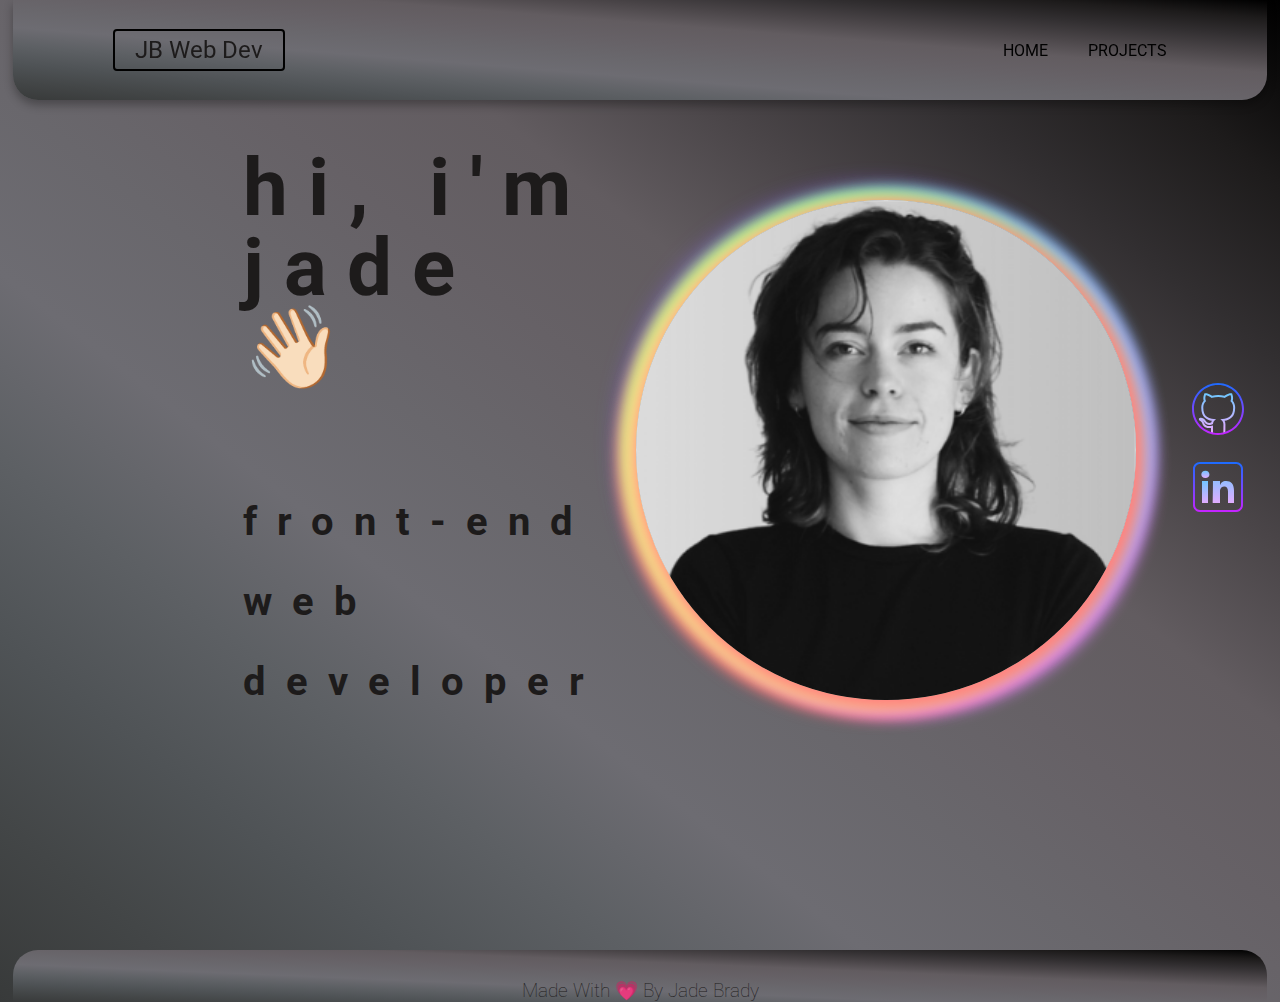
==== index.html @ f9c2838a "Add files via upload" ====
<!DOCTYPE html>
<html lang="en">
<head>
    <meta charset="UTF-8">
    <meta name="viewport" content="width=device-width, initial-scale=1.0">
    <title>Home</title>
    <link rel="stylesheet" href="style.css">
    <link rel="preconnect" href="https://fonts.googleapis.com">
<link rel="preconnect" href="https://fonts.gstatic.com" crossorigin>
<link rel="preconnect" href="https://fonts.googleapis.com">
<link rel="preconnect" href="https://fonts.gstatic.com" crossorigin>
<link href="https://fonts.googleapis.com/css2?family=Roboto:ital,wght@0,100;0,300;0,400;0,500;0,700;0,900;1,100;1,300;1,400;1,500;1,700;1,900&display=swap" rel="stylesheet">
<link href="https://fonts.googleapis.com/css2?family=Open+Sans:ital,wght@0,300..800;1,300..800&display=swap" rel="stylesheet">
</head>
<body>
    <header>
        <a class="logo" href="index.html">JB Web Dev</a>
        <ul>
            <li><a class="home" href="index.html">HOME</a></li>
            <li><a class="projects" href="projects.html">PROJECTS</a></li>
        </ul>
    </header>

    <hero>
        <h1 class="hero-text">Hi, I'm Jade 👋🏻 <br><br> <span style="font-size: 40px;">front-end web developer</span></h1>
       <img src="jade.png" alt="me">
    </hero>

    <section class="icons">
        <ul>
            <li><a href="https://github.com/jadebrady" target="_blank"><img  src="github.svg"  alt="Github Logo"></a></li>
            <li><a href="https://www.linkedin.com/in/jade-b-743a5a2b9/" target="_blank"><img src="linked-in.svg"  alt="linked in Logo"></a></li>
        </ul>
    </section>

    <footer class="index-footer">
        <h3>Made With 💗 By Jade Brady</h3>
    </footer>

</body>
</html>
---- style.css ----
*, *::before, *::after {
    box-sizing: border-box;
    margin: 0;
    padding: 0;
    font-family: "Roboto", Arial, Helvetica, sans-serif;
    color: #1d1b1b;
}
:root {
    --logo-color: linear-gradient(to top, #ee41e3, #df3ee5, #d03ce7, #bf3ae9, #ad3aea, #ac4dec, #ac5dee, #ac6bef, #be8cf1, #ceabf2, #decbf1, #edeaf0);
    --header-color: linear-gradient(to right top, #383a3a, #434647, #4f5356, #5d6064, #6d6c72, #69676c, #666166, #625c60, #4a4548, #322f31, #1d1b1b, #000000);
}
heading{
    color: #f7e6ff;
    display: flex;
    position: relative;
    align-items: center;
    justify-content: center;
    top: 150px;
    font-size: large;
}
body {
    background: var(--header-color);
    background-position: center;
    background-repeat: no-repeat;
}

header{
    background: var(--header-color);
    padding: 20px 100px;
    height: 100px;
    position: fixed;
    display: flex;
    top: 0;
    left: 1%;
    z-index: 1;
    width: 98%;
    text-align: center;
    gap: 20px;
    border-radius: 0px 0px 25px 25px;
    justify-content: space-between;
    align-items: center;
    box-shadow: 0px 5px 10px rgba(0, 0, 0, 0.3);
}
.logo{
    font-size: 1.5rem;
    text-decoration: none;
    border: 2px solid black;
    padding: 5px 20px;
    border-radius: 0.25rem;
    transition: background-color .5s ease-in-out;
}
.logo:hover{
    background-color: white;
}
header ul{
    position: relative;
    display: flex;
}
header ul li{
    list-style: none;
}
header ul li a{
    display: inline-block;
    color: black;
    font-weight: normal;
    margin-left: 40px;
    text-decoration: underline 0.15em rgba(0, 0, 0, 0);
    transition: text-decoration-color ease-in .25s;  
}
header ul li a:hover{
    text-decoration-color: white;
}
.container {
    display: flex;
    flex-wrap: wrap;
    position: relative;
    top: 100px;
    flex-direction: row;
    justify-content: center;
    align-items: center;
}
.project-cards{
    background: whitesmoke;
    padding: 2rem;
    border: 1px solid rgb(181, 178, 179);
    border-radius: .45rem;
    width: 450px;
    margin: 100px 20px 0px 20px;
    box-shadow: 0px 0px 15px 2px rgba(25, 22, 25, 0.5);
    transition: transform .55s ease;
}
.project-cards:hover{
    transform: translateY(-10px);
}
.card-list {
    list-style: none !important;
    padding: 5px;
    line-height: 30px;
}
.card{
    width: 23rem;
    height: 13rem;
}

.index-footer{
    background: var(--header-color);
    text-align: center;
    color: white;
    clear: both;
    margin: 50px 1% 0 1%;
    padding: 30px 0 0 0;
    border-radius: 25px 25px 0 0;
}
.projects-footer{
    background: var(--header-color);
    text-align: center;
    color: white;
    clear: both;
    margin: 10% 1% 0 1%;
    padding: 30px 0 0 0;
    border-radius: 25px 25px 0 0;
}
footer h3{
    font-weight: lighter;
}

/* HOME PAGE */

hero{
    min-height: 100vh;
    position: relative;
    display: grid;
    grid-template-columns: repeat(2, 1fr);
    align-items: center;
    gap: 2rem;
    padding: 0 19%;
}
hero img{
    width: 500px;
    height: auto;
    border-radius: 50%;
    -webkit-box-shadow: 5px 5px 15px 5px #FF8080, -9px 5px 15px 5px #FFE488, -7px -5px 15px 5px #8CFF85, 12px -5px 15px 5px #80C7FF, 12px 10px 15px 7px #E488FF, -10px 10px 15px 7px #FF616B, -10px -7px 27px 1px #8E5CFF, 38px 50px 19px 50px rgba(0,0,0,0); 
    box-shadow: 5px 5px 15px 5px #FF8080, -9px 5px 15px 5px #FFE488, -7px -5px 15px 5px #8CFF85, 12px -5px 15px 5px #80C7FF, 12px 10px 15px 7px #E488FF, -10px 10px 15px 7px #FF616B, -10px -7px 27px 1px #8E5CFF, 38px 50px 19px 50px rgba(0,0,0,0);}

.hero-text{
    font-size: 80px;
    line-height: 1;
    color: #1d1b1b;
    margin: 0 0 45px;
    letter-spacing: 20px;
    text-transform:lowercase;
}

.icons {
    position: absolute;
    top: 50%;
    right: 30px;
    transform: translateY(-50%);
    display: flex;
    justify-content: center;
    align-items: center;
    flex-direction: column;
}

.icons li {
    list-style: none;
}

.icons li a {
    display: inline-block;
    margin: 5px 0;
    transition: all .5s ease-in-out;
}

.icons li a:hover {
    transform: translateY(-10px);
}

@media screen and (max-width: 1200px) {
    .container{
        flex-direction: column;
    }
    .project-cards{
        margin: 20px;
    }
    heading{
        top: 110px;
        font-size: small;
    }
    .hero-text {
        font-size: 50px;
        letter-spacing: 10px;
    }
    hero img {
        width: 300px;
    }
    .icons li a {
        transform: scale(70%);
    }
}
@media screen and (max-width: 700px) {
    .container{
        flex-direction: column;
    }
    .project-cards{
        margin: 20px;
    }
    .logo {
        font-size: 1rem;
    }
    header ul li a{
        font-size: .75rem;
    }
    heading{
        top: 110px;
        font-size: small;
    }
    .hero-text {
        font-size: 30px;
        margin-top: 100px;
    }
    hero img {
        width: 200px;
       
    }
    hero {
        flex-direction: column;
        display: flex;
        justify-content: center;
        align-items: center;
    }
}
@media screen and (max-width: 500px) {
    .container{
        flex-direction: column;
    }
    .project-cards{
        margin: 20px;
    }
    .logo {
        font-size: 1rem;
        position: relative;
        right: 70px;

    }
    header ul li a{
        font-size: .75rem;
    }
    .project-cards{
        width: 300px;
    }

    .card{
        width: 15rem;
        height: 8rem;
    } 
    heading{
        top: 110px;
        font-size: small ;
    }
    .hero-text {
        font-size: 30px;
        margin-top: 100px;
    }
    hero img {
        width: 200px;
       
    }
    hero {
        flex-direction: column;
        display: flex;
        justify-content: center;
        align-items: center;
    }
}
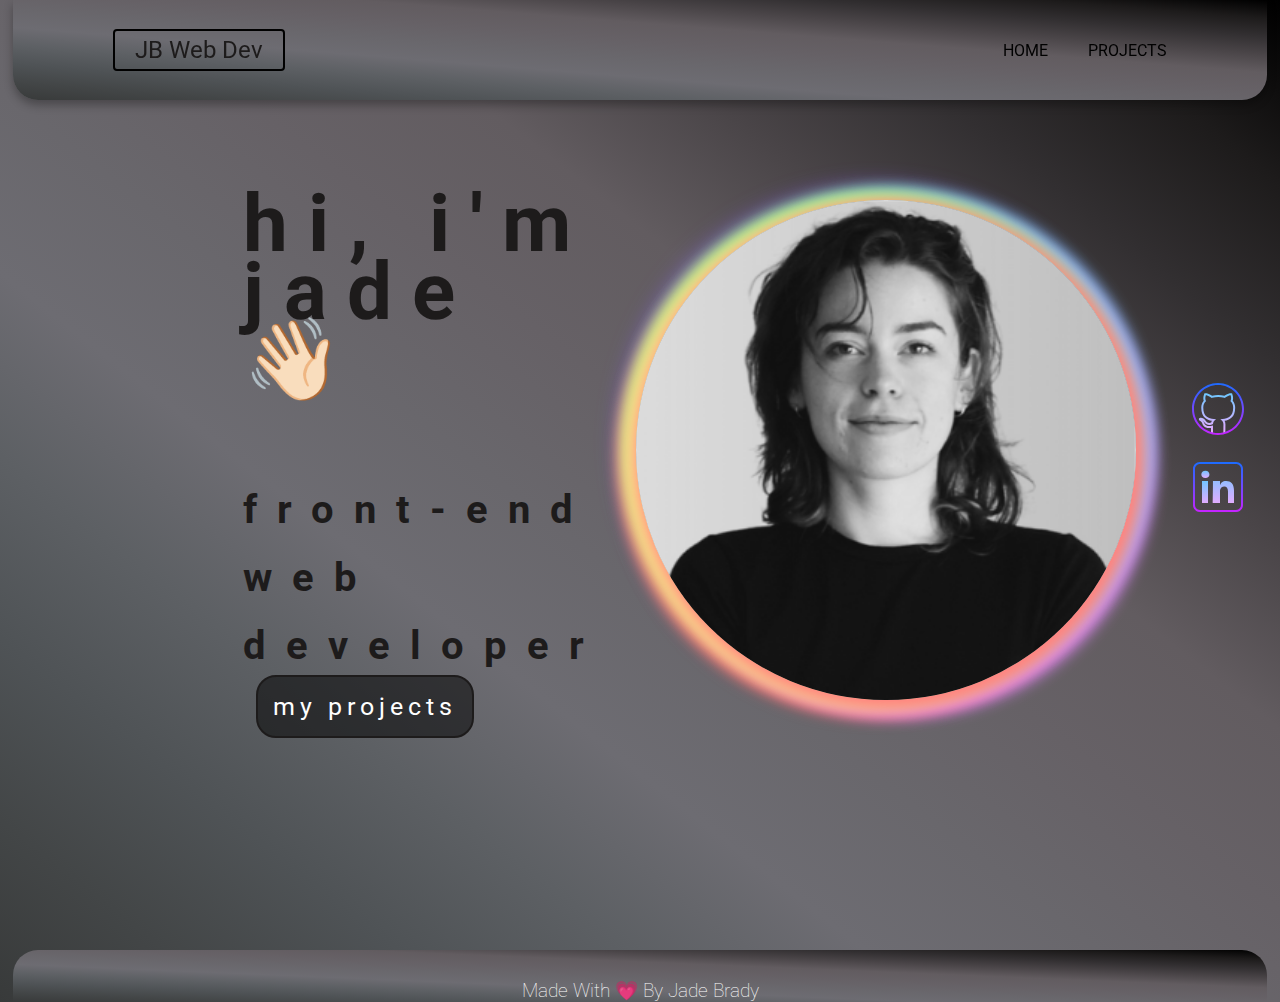
==== commit b761fb50: "Updated 9april24" ====
--- a/index.html
+++ b/index.html
@@ -24,6 +24,7 @@
     <hero>
         <h1 class="hero-text">Hi, I'm Jade 👋🏻 <br><br> <span style="font-size: 40px;">front-end web developer</span></h1>
        <img src="jade.png" alt="me">
+       <button class="project-btn"><a href="projects.html">MY PROJECTS</a></button>
     </hero>
 
     <section class="icons">
--- a/style.css
+++ b/style.css
@@ -3,21 +3,12 @@
     margin: 0;
     padding: 0;
     font-family: "Roboto", Arial, Helvetica, sans-serif;
-    color: #1d1b1b;
 }
 :root {
     --logo-color: linear-gradient(to top, #ee41e3, #df3ee5, #d03ce7, #bf3ae9, #ad3aea, #ac4dec, #ac5dee, #ac6bef, #be8cf1, #ceabf2, #decbf1, #edeaf0);
     --header-color: linear-gradient(to right top, #383a3a, #434647, #4f5356, #5d6064, #6d6c72, #69676c, #666166, #625c60, #4a4548, #322f31, #1d1b1b, #000000);
 }
-heading{
-    color: #f7e6ff;
-    display: flex;
-    position: relative;
-    align-items: center;
-    justify-content: center;
-    top: 150px;
-    font-size: large;
-}
+
 body {
     background: var(--header-color);
     background-position: center;
@@ -48,9 +39,10 @@
     padding: 5px 20px;
     border-radius: 0.25rem;
     transition: background-color .5s ease-in-out;
+    color: #1d1b1b;
 }
 .logo:hover{
-    background-color: white;
+    background-color: rgba(255, 255, 255, 0.558);
 }
 header ul{
     position: relative;
@@ -63,12 +55,13 @@
     display: inline-block;
     color: black;
     font-weight: normal;
+    font-size: 1rem;
     margin-left: 40px;
     text-decoration: underline 0.15em rgba(0, 0, 0, 0);
     transition: text-decoration-color ease-in .25s;  
 }
 header ul li a:hover{
-    text-decoration-color: white;
+    text-decoration-color: rgba(255, 255, 255, 0.558);
 }
 .container {
     display: flex;
@@ -80,17 +73,19 @@
     align-items: center;
 }
 .project-cards{
-    background: whitesmoke;
+    background: #2c2c2c;
+    color: white;
     padding: 2rem;
-    border: 1px solid rgb(181, 178, 179);
+    border: 1px solid rgb(0, 0, 0);
     border-radius: .45rem;
     width: 450px;
     margin: 100px 20px 0px 20px;
     box-shadow: 0px 0px 15px 2px rgba(25, 22, 25, 0.5);
-    transition: transform .55s ease;
+    transition: all .55s ease;
 }
 .project-cards:hover{
     transform: translateY(-10px);
+    background-color: #69676c;
 }
 .card-list {
     list-style: none !important;
@@ -144,7 +139,7 @@
 
 .hero-text{
     font-size: 80px;
-    line-height: 1;
+    line-height: 0.85;
     color: #1d1b1b;
     margin: 0 0 45px;
     letter-spacing: 20px;
@@ -162,6 +157,34 @@
     flex-direction: column;
 }
 
+.project-btn {
+    border: 2px solid #1d1b1b;
+    font-size: 40px;
+    background: rgba(0, 0, 0, 0.528);
+    text-decoration: none;
+    position: absolute;
+    display: flex;
+    justify-content: center;
+    align-items: center;
+    top: 75%;
+    left: 20%;
+    border-radius: 20px;
+    transition: all .5s ease-in-out;
+    text-transform: lowercase;
+    letter-spacing: 5px;
+}
+
+button a{
+    text-decoration: none;
+    color: white;
+    padding: 25px;
+}
+
+.project-btn:hover{
+    transform: translateX(10px);
+    background:rgb(0, 0, 0);
+}
+
 .icons li {
     list-style: none;
 }
@@ -176,6 +199,16 @@
     transform: translateY(-10px);
 }
 
+@media screen and (max-width: 1500px) {
+    button a {
+        padding: 15px
+    }
+    .project-btn {
+        font-size: 25px;
+        top: 75%;
+    }
+}
+
 @media screen and (max-width: 1200px) {
     .container{
         flex-direction: column;
@@ -197,6 +230,15 @@
     .icons li a {
         transform: scale(70%);
     }
+    .project-btn {
+        font-size: 20px;
+        top: 62%;
+
+    }
+    button a {
+        padding: 10px;
+
+    }
 }
 @media screen and (max-width: 700px) {
     .container{
@@ -218,6 +260,7 @@
     .hero-text {
         font-size: 30px;
         margin-top: 100px;
+        margin-left: 40px;
     }
     hero img {
         width: 200px;
@@ -228,6 +271,13 @@
         display: flex;
         justify-content: center;
         align-items: center;
+    }
+    .project-btn {
+        display: none;
+
+    }
+    button a {
+        display: none;
     }
 }
 @media screen and (max-width: 500px) {
@@ -272,4 +322,5 @@
         justify-content: center;
         align-items: center;
     }
-}
+   
+}
